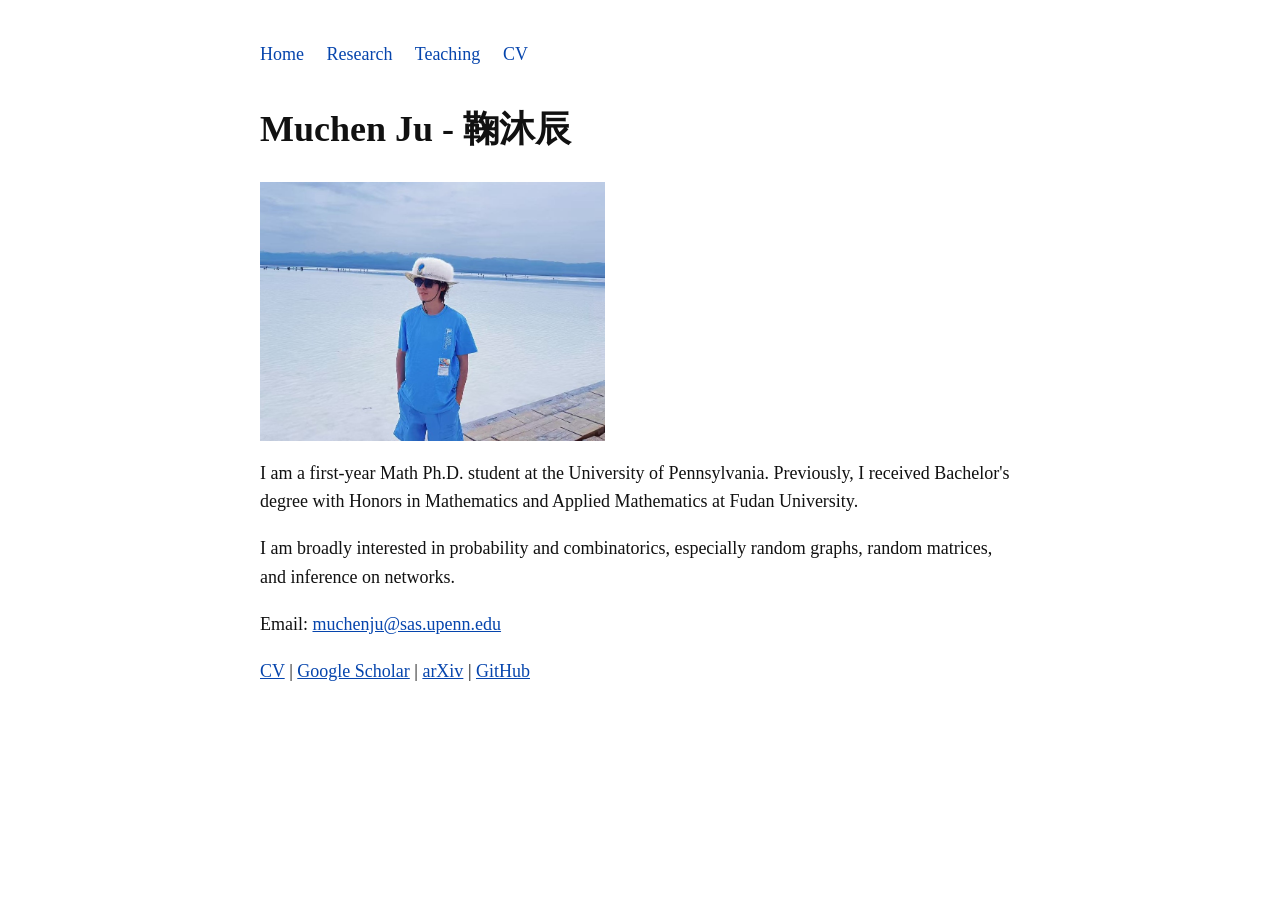
==== index.html @ 12521e2f "Add files via upload" ====
<!DOCTYPE html>
<html lang="en">
<head>
  <meta charset="UTF-8">
  <title>Muchen Ju (鞠沐辰)</title>
  <link rel="stylesheet" href="style.css">
  <style>
    .profile-photo {
  width: min(100%, 345px);
  height: auto;
  display: block;
  margin: 1rem 0;
}
  </style>
</head>

<body>
  <nav>
    <a href="index.html">Home</a>
    <a href="research.html">Research</a>
    <a href="teaching.html">Teaching</a>
    <a href="cv.html">CV</a>
  </nav>

  <main>
    <h1>Muchen Ju - 鞠沐辰</h1>

    <img src="images/me-2.jpg" alt="Photo of Your Name" class="profile-photo">

    <p>
      I am a first-year Math Ph.D. student at the University of Pennsylvania. Previously, I received Bachelor's degree with Honors in Mathematics and Applied Mathematics at Fudan University.
    </p>

    <p>
     I am broadly interested in probability and combinatorics, especially random graphs, random matrices, and inference on networks.
    </p>

    <p>
      Email: <a href="mailto:muchenju@sas.upenn.edu">muchenju@sas.upenn.edu</a>
    </p>

    <p>
      <a href="files/CV.pdf">CV</a> |
      <a href="#">Google Scholar</a> |
      <a href="https://arxiv.org/search/math?searchtype=author&query=Ju,+M">arXiv</a> |
      <a href="#">GitHub</a>
    </p>
  </main>
</body>
</html>
---- style.css ----
body {
  max-width: 760px;
  margin: 40px auto;
  padding: 0 20px;
  font-family: Georgia, "Times New Roman", serif;
  font-size: 18px;
  line-height: 1.6;
  color: #111;
  background: #fff;
}

nav {
  margin-bottom: 32px;
}

nav a {
  margin-right: 18px;
  text-decoration: none;
  color: #0645ad;
}

nav a:hover {
  text-decoration: underline;
}

h1 {
  font-size: 36px;
  margin-bottom: 24px;
}

a {
  color: #0645ad;
}

.profile-photo {
  width: 220px;
  max-width: 100%;
  height: auto;
  display: block;
  margin: 0 0 24px 0;
}
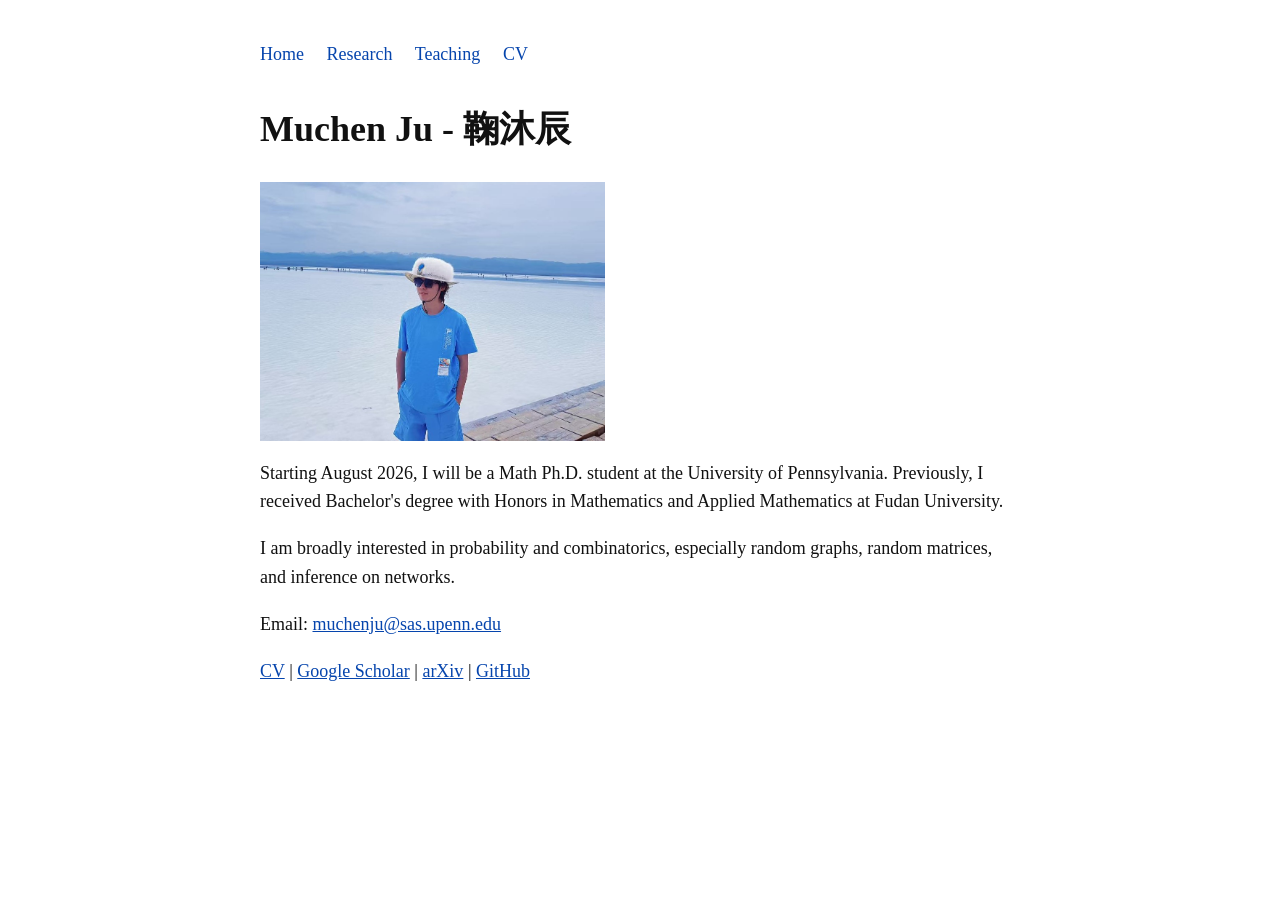
==== commit cf15791e: "Add files via upload" ====
--- a/index.html
+++ b/index.html
@@ -28,7 +28,7 @@
     <img src="images/me-2.jpg" alt="Photo of Your Name" class="profile-photo">
 
     <p>
-      I am a first-year Math Ph.D. student at the University of Pennsylvania. Previously, I received Bachelor's degree with Honors in Mathematics and Applied Mathematics at Fudan University.
+      Starting August 2026, I will be a Math Ph.D. student at the University of Pennsylvania. Previously, I received Bachelor's degree with Honors in Mathematics and Applied Mathematics at Fudan University.
     </p>
 
     <p>
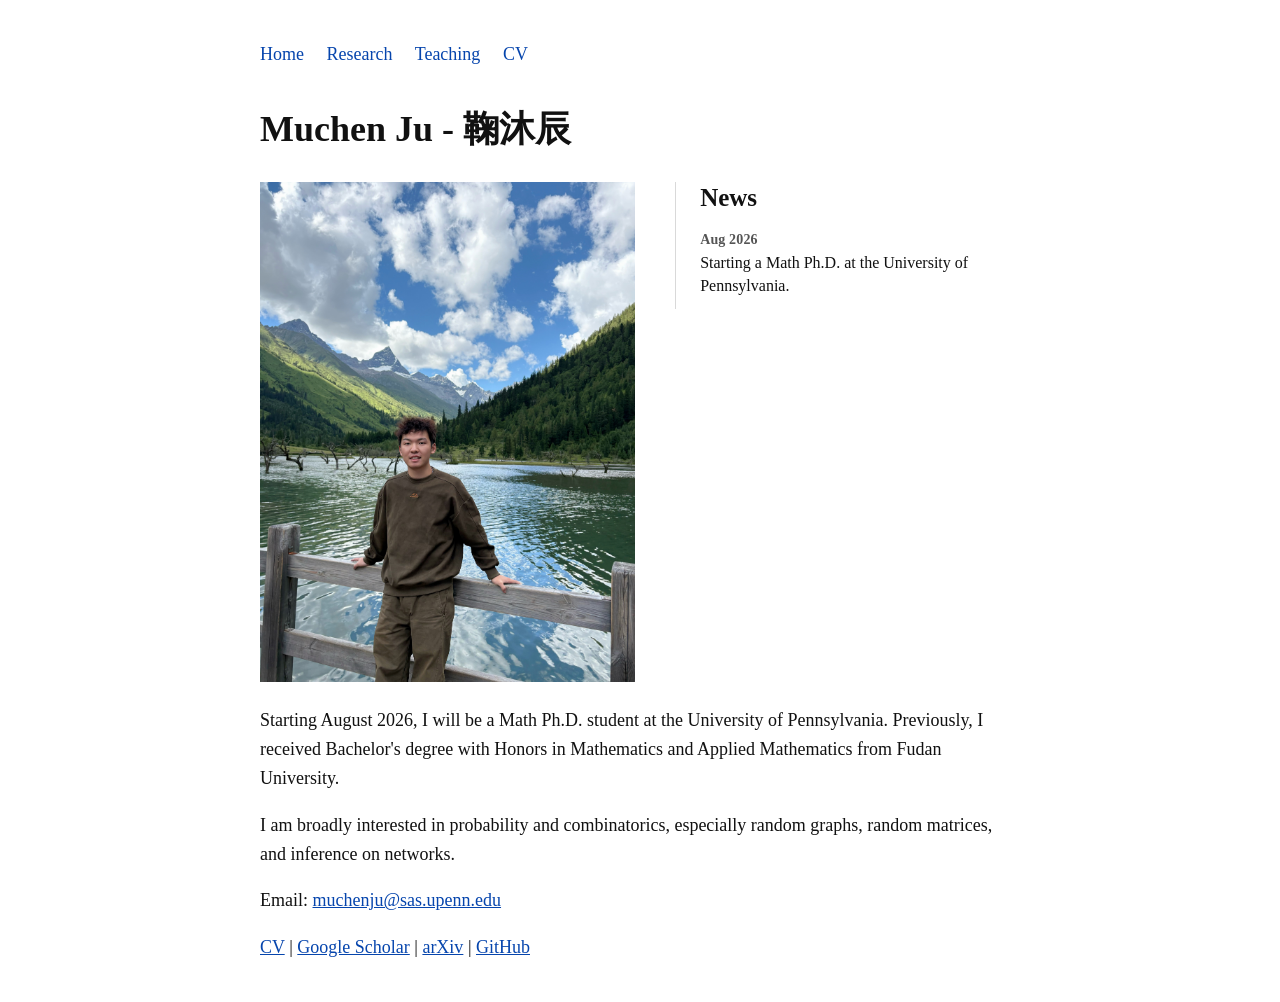
==== commit a9e99a2f: "Add files via upload" ====
--- a/index.html
+++ b/index.html
@@ -1,50 +1,52 @@
-<!DOCTYPE html>
-<html lang="en">
-<head>
-  <meta charset="UTF-8">
-  <title>Muchen Ju (鞠沐辰)</title>
-  <link rel="stylesheet" href="style.css">
-  <style>
-    .profile-photo {
-  width: min(100%, 345px);
-  height: auto;
-  display: block;
-  margin: 1rem 0;
-}
-  </style>
-</head>
-
-<body>
-  <nav>
-    <a href="index.html">Home</a>
-    <a href="research.html">Research</a>
-    <a href="teaching.html">Teaching</a>
-    <a href="cv.html">CV</a>
-  </nav>
-
-  <main>
-    <h1>Muchen Ju - 鞠沐辰</h1>
-
-    <img src="images/me-2.jpg" alt="Photo of Your Name" class="profile-photo">
-
-    <p>
-      Starting August 2026, I will be a Math Ph.D. student at the University of Pennsylvania. Previously, I received Bachelor's degree with Honors in Mathematics and Applied Mathematics at Fudan University.
-    </p>
-
-    <p>
-     I am broadly interested in probability and combinatorics, especially random graphs, random matrices, and inference on networks.
-    </p>
-
-    <p>
-      Email: <a href="mailto:muchenju@sas.upenn.edu">muchenju@sas.upenn.edu</a>
-    </p>
-
-    <p>
-      <a href="files/CV.pdf">CV</a> |
-      <a href="#">Google Scholar</a> |
-      <a href="https://arxiv.org/search/math?searchtype=author&query=Ju,+M">arXiv</a> |
-      <a href="#">GitHub</a>
-    </p>
-  </main>
-</body>
-</html>+<!DOCTYPE html>
+<html lang="en">
+<head>
+  <meta charset="UTF-8">
+  <meta name="viewport" content="width=device-width, initial-scale=1">
+  <title>Muchen Ju (鞠沐辰)</title>
+  <link rel="stylesheet" href="style.css">
+</head>
+
+<body>
+  <nav>
+    <a href="index.html">Home</a>
+    <a href="research.html">Research</a>
+    <a href="teaching.html">Teaching</a>
+    <a href="cv.html">CV</a>
+  </nav>
+
+  <main>
+    <h1>Muchen Ju - 鞠沐辰</h1>
+
+    <div class="home-intro-grid">
+      <img src="images/me-3.jpg" alt="Photo of Muchen Ju" class="profile-photo">
+
+      <aside class="news" aria-labelledby="news-heading">
+        <h2 id="news-heading">News</h2>
+        <ul class="news-list">
+          <li><span class="news-date">Aug 2026</span> Starting a Math Ph.D. at the University of Pennsylvania.</li>
+        </ul>
+      </aside>
+    </div>
+
+    <p>
+      Starting August 2026, I will be a Math Ph.D. student at the University of Pennsylvania. Previously, I received Bachelor's degree with Honors in Mathematics and Applied Mathematics from Fudan University.
+    </p>
+
+    <p>
+      I am broadly interested in probability and combinatorics, especially random graphs, random matrices, and inference on networks.
+    </p>
+
+    <p>
+      Email: <a href="mailto:muchenju@sas.upenn.edu">muchenju@sas.upenn.edu</a>
+    </p>
+
+    <p>
+      <a href="files/CV.pdf">CV</a> |
+      <a href="https://scholar.google.com/citations?hl=en&user=5OrL0oQAAAAJ">Google Scholar</a> |
+      <a href="https://arxiv.org/search/math?searchtype=author&query=Ju,+M">arXiv</a> |
+      <a href="#">GitHub</a>
+    </p>
+  </main>
+</body>
+</html>
--- a/style.css
+++ b/style.css
@@ -1,41 +1,171 @@
-body {
-  max-width: 760px;
-  margin: 40px auto;
-  padding: 0 20px;
-  font-family: Georgia, "Times New Roman", serif;
-  font-size: 18px;
-  line-height: 1.6;
-  color: #111;
-  background: #fff;
-}
-
-nav {
-  margin-bottom: 32px;
-}
-
-nav a {
-  margin-right: 18px;
-  text-decoration: none;
-  color: #0645ad;
-}
-
-nav a:hover {
-  text-decoration: underline;
-}
-
-h1 {
-  font-size: 36px;
-  margin-bottom: 24px;
-}
-
-a {
-  color: #0645ad;
-}
-
-.profile-photo {
-  width: 220px;
-  max-width: 100%;
-  height: auto;
-  display: block;
-  margin: 0 0 24px 0;
-}+body {
+  max-width: 760px;
+  margin: 40px auto;
+  padding: 0 20px;
+  font-family: Georgia, "Times New Roman", serif;
+  font-size: 18px;
+  line-height: 1.6;
+  color: #111;
+  background: #fff;
+}
+
+nav {
+  margin-bottom: 32px;
+}
+
+nav a {
+  margin-right: 18px;
+  text-decoration: none;
+  color: #0645ad;
+}
+
+nav a:hover {
+  text-decoration: underline;
+}
+
+h1 {
+  font-size: 36px;
+  margin-bottom: 24px;
+}
+
+h2 {
+  margin-top: 32px;
+}
+
+a {
+  color: #0645ad;
+}
+
+.home-intro-grid {
+  display: grid;
+  grid-template-columns: minmax(0, 1.05fr) minmax(250px, 0.95fr);
+  gap: 34px;
+  align-items: start;
+  margin-bottom: 24px;
+}
+
+.profile-photo {
+  width: 100%;
+  max-width: 375px;
+  height: auto;
+  display: block;
+  margin: 0;
+}
+
+.news {
+  border-left: 1px solid #d9d9d9;
+  padding-left: 24px;
+}
+
+.news h2 {
+  font-size: 25px;
+  margin: -4px 0 12px;
+}
+
+.news-list {
+  list-style: none;
+  margin: 0;
+  padding: 0;
+  font-size: 16px;
+  line-height: 1.45;
+}
+
+.news-list li {
+  margin-bottom: 12px;
+}
+
+.news-date {
+  display: block;
+  font-weight: 700;
+  color: #555;
+  font-size: 14px;
+  letter-spacing: 0.01em;
+}
+
+.publication-list > li {
+  margin-bottom: 22px;
+  padding-left: 4px;
+}
+
+.publication-entry {
+  line-height: 1.55;
+}
+
+.abstract-toggle {
+  margin-left: 6px;
+  padding: 2px 9px 3px;
+  border: 1px solid #9a9a9a;
+  border-radius: 3px;
+  background: #fff;
+  color: #0645ad;
+  font: inherit;
+  font-size: 15px;
+  line-height: 1.35;
+  cursor: pointer;
+  vertical-align: baseline;
+}
+
+.abstract-toggle:hover,
+.abstract-toggle:focus-visible {
+  background: #f5f7fb;
+  border-color: #0645ad;
+}
+
+.abstract-toggle:focus-visible {
+  outline: 2px solid #7aa7e8;
+  outline-offset: 2px;
+}
+
+.abstract-panel {
+  margin: 12px 0 4px;
+  padding: 12px 16px;
+  border-left: 3px solid #c7d5ea;
+  background: #f8f9fb;
+  font-size: 16px;
+  line-height: 1.55;
+}
+
+.abstract-panel p {
+  margin: 0 0 10px;
+}
+
+.abstract-panel p:last-child {
+  margin-bottom: 0;
+}
+
+.abstract-source {
+  font-style: italic;
+  color: #555;
+}
+
+.display-math {
+  overflow-x: auto;
+  overflow-y: hidden;
+  margin: 6px 0 10px;
+}
+
+@media (max-width: 650px) {
+  body {
+    margin-top: 28px;
+    font-size: 17px;
+  }
+
+  h1 {
+    font-size: 32px;
+  }
+
+  .home-intro-grid {
+    grid-template-columns: 1fr;
+    gap: 24px;
+  }
+
+  .profile-photo {
+    max-width: 375px;
+  }
+
+  .news {
+    border-left: 0;
+    border-top: 1px solid #d9d9d9;
+    padding: 18px 0 0;
+  }
+}
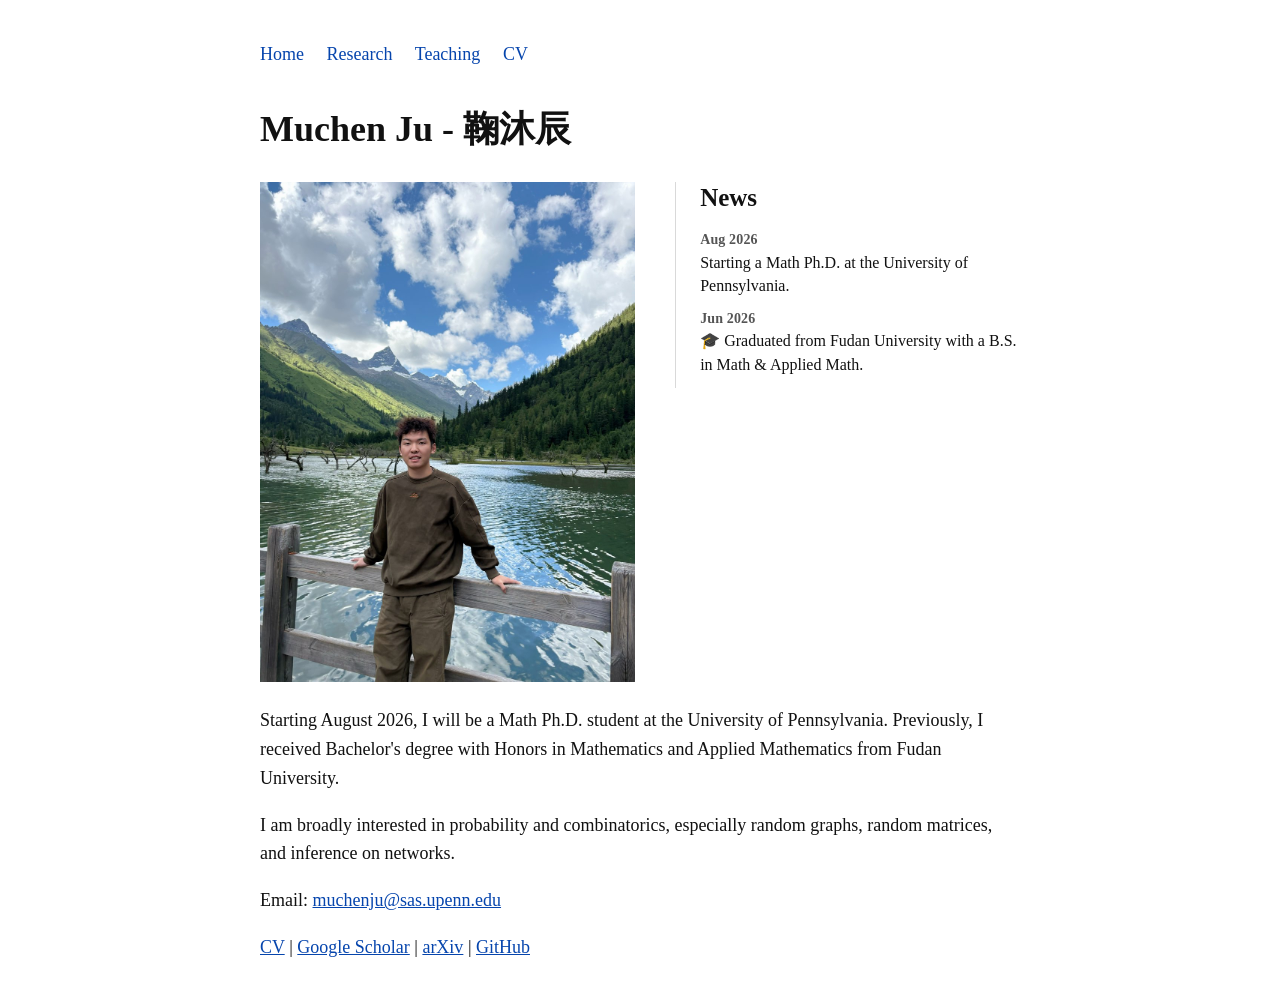
==== commit 79c1518d: "Add files via upload" ====
--- a/index.html
+++ b/index.html
@@ -25,6 +25,7 @@
         <h2 id="news-heading">News</h2>
         <ul class="news-list">
           <li><span class="news-date">Aug 2026</span> Starting a Math Ph.D. at the University of Pennsylvania.</li>
+          <li><span class="news-date">Jun 2026</span> 🎓 Graduated from Fudan University with a B.S. in Math & Applied Math.</li>
         </ul>
       </aside>
     </div>
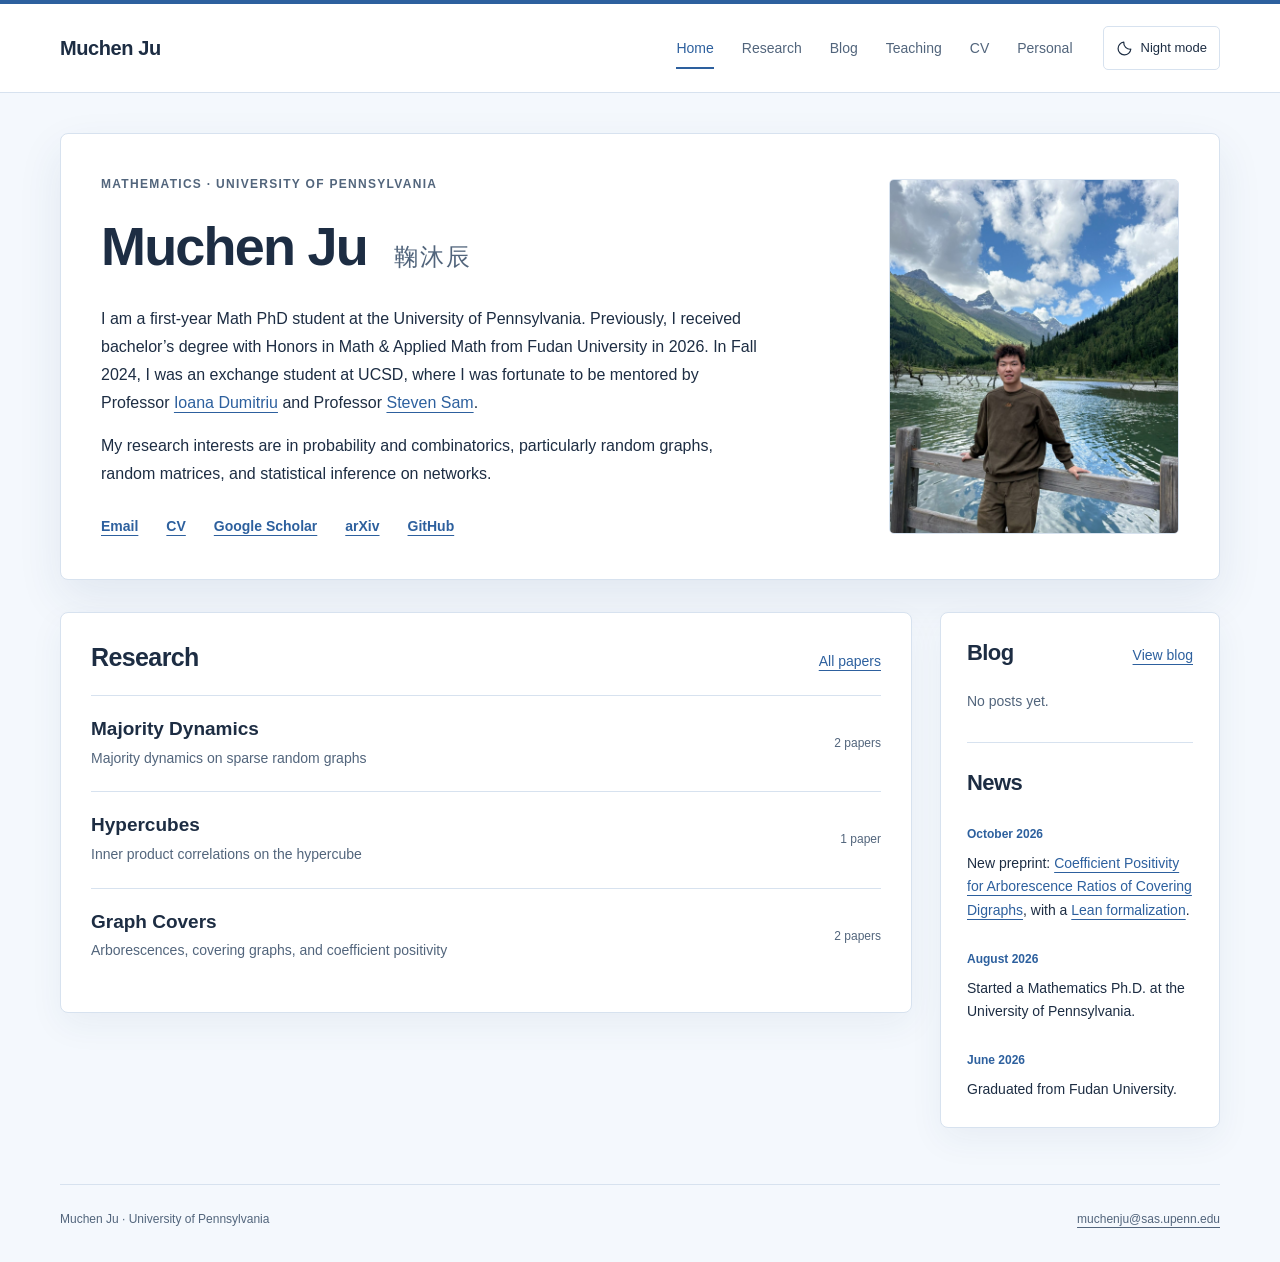
==== commit 7945d26e: "Update academic website design and research details" ====
--- a/index.html
+++ b/index.html
@@ -1,53 +1,2 @@
-<!DOCTYPE html>
-<html lang="en">
-<head>
-  <meta charset="UTF-8">
-  <meta name="viewport" content="width=device-width, initial-scale=1">
-  <title>Muchen Ju (鞠沐辰)</title>
-  <link rel="stylesheet" href="style.css">
-</head>
-
-<body>
-  <nav>
-    <a href="index.html">Home</a>
-    <a href="research.html">Research</a>
-    <a href="teaching.html">Teaching</a>
-    <a href="cv.html">CV</a>
-  </nav>
-
-  <main>
-    <h1>Muchen Ju - 鞠沐辰</h1>
-
-    <div class="home-intro-grid">
-      <img src="images/me-3.jpg" alt="Photo of Muchen Ju" class="profile-photo">
-
-      <aside class="news" aria-labelledby="news-heading">
-        <h2 id="news-heading">News</h2>
-        <ul class="news-list">
-          <li><span class="news-date">Aug 2026</span> Starting a Math Ph.D. at the University of Pennsylvania.</li>
-          <li><span class="news-date">Jun 2026</span> 🎓 Graduated from Fudan University with a B.S. in Math & Applied Math.</li>
-        </ul>
-      </aside>
-    </div>
-
-    <p>
-      Starting August 2026, I will be a Math Ph.D. student at the University of Pennsylvania. Previously, I received Bachelor's degree with Honors in Mathematics and Applied Mathematics from Fudan University.
-    </p>
-
-    <p>
-      I am broadly interested in probability and combinatorics, especially random graphs, random matrices, and inference on networks.
-    </p>
-
-    <p>
-      Email: <a href="mailto:muchenju@sas.upenn.edu">muchenju@sas.upenn.edu</a>
-    </p>
-
-    <p>
-      <a href="files/CV.pdf">CV</a> |
-      <a href="https://scholar.google.com/citations?hl=en&user=5OrL0oQAAAAJ">Google Scholar</a> |
-      <a href="https://arxiv.org/search/math?searchtype=author&query=Ju,+M">arXiv</a> |
-      <a href="#">GitHub</a>
-    </p>
-  </main>
-</body>
-</html>
+<!doctype html>
+<html lang="en"><head><meta charset="utf-8"><meta name="viewport" content="width=device-width, initial-scale=1"><meta name="description" content="Muchen Ju, first-year Math PhD student at the University of Pennsylvania. Research in probability and combinatorics."><meta name="theme-color" content="#f4f8fd"><title>Home — Muchen Ju</title><script src="theme.js"></script><link rel="stylesheet" href="style.css"></head><body><a class="skip" href="#main">Skip to content</a><header class="site-header"><div class="header-inner"><a class="site-name" href="index.html">Muchen Ju</a><nav aria-label="Main navigation"><a href="index.html" aria-current="page">Home</a><a href="research.html">Research</a><a href="blog.html">Blog</a><a href="teaching.html">Teaching</a><a href="cv.html">CV</a><a href="misc.html">Personal</a></nav><button class="theme-toggle" type="button" aria-label="Switch to night mode" hidden><svg class="theme-moon" viewBox="0 0 24 24" aria-hidden="true"><path d="M20.9 13A9 9 0 0 1 11 3.1 9 9 0 1 0 20.9 13Z"/></svg><svg class="theme-sun" viewBox="0 0 24 24" aria-hidden="true"><circle cx="12" cy="12" r="4"/><path d="M12 2v2m0 16v2M2 12h2m16 0h2M4.9 4.9l1.4 1.4m11.4 11.4 1.4 1.4m0-14.2-1.4 1.4M6.3 17.7l-1.4 1.4"/></svg><span class="theme-label">Night mode</span></button></div></header><main id="main" class="container"><section class="intro"><div class="intro-text"><p class="affiliation">MATHEMATICS · UNIVERSITY OF PENNSYLVANIA</p><h1>Muchen Ju <span lang="zh">鞠沐辰</span></h1><p>I am a first-year Math PhD student at the University of Pennsylvania. Previously, I received bachelor’s degree with Honors in Math &amp; Applied Math from Fudan University in 2026. In Fall 2024, I was an exchange student at UCSD, where I was fortunate to be mentored by Professor <a href="https://mathematicalsciences.ucsd.edu/people/profiles/ioana-dumitriu">Ioana Dumitriu</a> and Professor <a href="https://mathweb.ucsd.edu/~ssam/">Steven Sam</a>.</p><p>My research interests are in probability and combinatorics, particularly random graphs, random matrices, and statistical inference on networks.</p><div class="profile-links"><a href="mailto:muchenju@sas.upenn.edu">Email</a><a href="files/CV.pdf">CV</a><a href="https://scholar.google.com/citations?hl=en&amp;user=5OrL0oQAAAAJ">Google Scholar</a><a href="https://arxiv.org/search/math?searchtype=author&amp;query=Ju,+M">arXiv</a><a href="https://github.com/muchenju-math">GitHub</a></div></div><img class="portrait" src="images/portrait.jpg" alt="Muchen Ju by a mountain lake" width="300" height="375"></section><div class="home-grid"><div><section class="research-overview"><div class="section-heading"><h2>Research</h2><a href="research.html">All papers</a></div><a class="topic" href="research.html#random-networks"><h3>Majority Dynamics</h3><p>Majority dynamics on sparse random graphs</p><span>2 papers</span></a><a class="topic" href="research.html#hypercube"><h3>Hypercubes</h3><p>Inner product correlations on the hypercube</p><span>1 paper</span></a><a class="topic" href="research.html#algebraic"><h3>Graph Covers</h3><p>Arborescences, covering graphs, and coefficient positivity</p><span>2 papers</span></a></section></div><aside class="right-column"><section><div class="section-heading"><h2>Blog</h2><a href="blog.html">View blog</a></div><p class="muted">No posts yet.</p></section><section class="news"><h2>News</h2><div class="news-item"><time datetime="2026-10">October 2026</time><p>New preprint: <a href="https://arxiv.org/abs/2610.31980">Coefficient Positivity for Arborescence Ratios of Covering Digraphs</a>, with a <a href="https://github.com/muchenju-math/positivity-lean">Lean formalization</a>.</p></div><div class="news-item"><time datetime="2026-08">August 2026</time><p>Started a Mathematics Ph.D. at the University of Pennsylvania.</p></div><div class="news-item"><time datetime="2026-06">June 2026</time><p>Graduated from Fudan University.</p></div></section></aside></div></main><footer class="container"><span>Muchen Ju · University of Pennsylvania</span><a href="mailto:muchenju@sas.upenn.edu">muchenju@sas.upenn.edu</a></footer></body></html>
--- a/style.css
+++ b/style.css
@@ -1,171 +1,90 @@
-body {
-  max-width: 760px;
-  margin: 40px auto;
-  padding: 0 20px;
-  font-family: Georgia, "Times New Roman", serif;
-  font-size: 18px;
-  line-height: 1.6;
-  color: #111;
-  background: #fff;
+:root{
+  color-scheme:light;
+  --ink:#1d2d43;--secondary:#52657c;--accent:#2d609e;--link-hover:#1b4679;
+  --border:#d7e2ef;--soft:#eaf1fa;--page:#f4f8fd;--surface:#fff;--surface-hover:#e8f0fb;
+  --button-ink:#fff;--button-hover:#214c80;--focus:#a56b25;
+  --shadow:0 12px 34px rgba(34,66,108,.06);--intro-shadow:0 18px 46px rgba(34,66,108,.09);
+  --arxiv-ink:#8b2530;--arxiv-bg:#f5ddd9;--arxiv-border:#c99090;--arxiv-hover:#eec9c3;
+  --fpsac-ink:#215b75;--fpsac-bg:#dbeaf0;--fpsac-border:#85adbe;--fpsac-hover:#cadfe9;
+  --lean-ink:#2d6144;--lean-bg:#e1ecdc;--lean-border:#93ad86;--lean-hover:#cedec6;
 }
+:root[data-theme="dark"]{
+  color-scheme:dark;
+  --ink:#e6edf6;--secondary:#adbbce;--accent:#9ebfee;--link-hover:#c6dcff;
+  --border:#344357;--soft:#263345;--page:#19212b;--surface:#212d3b;--surface-hover:#2e3d50;
+  --button-ink:#19212b;--button-hover:#c6dcff;--focus:#e1bd7e;
+  --shadow:0 12px 34px rgba(0,0,0,.12);--intro-shadow:0 18px 46px rgba(0,0,0,.2);
+  --arxiv-ink:#e7a0a1;--arxiv-bg:#3b2a30;--arxiv-border:#795158;--arxiv-hover:#4a333b;
+  --fpsac-ink:#a9cce0;--fpsac-bg:#263741;--fpsac-border:#527183;--fpsac-hover:#30434f;
+  --lean-ink:#b3cda7;--lean-bg:#2b3832;--lean-border:#5b7665;--lean-hover:#35483d;
+}
+*{box-sizing:border-box}html{scroll-behavior:smooth;scroll-padding-top:28px}body{margin:0;color:var(--ink);background:var(--page);font:16px/1.75 Inter,-apple-system,BlinkMacSystemFont,"Segoe UI",Arial,sans-serif;-webkit-font-smoothing:antialiased}a{color:var(--accent);text-decoration-thickness:1px;text-underline-offset:4px}a:hover{text-decoration:underline;color:var(--link-hover)}h1,h2,h3,p{margin:0}h1,h2,h3{line-height:1.3}h1{font-size:48px;letter-spacing:-1.8px;font-weight:650}h2{font-size:25px;font-weight:620;letter-spacing:-.6px}h3{font-size:19px;font-weight:600}p+p{margin-top:15px}button,a,summary{-webkit-tap-highlight-color:transparent}:focus-visible{outline:3px solid var(--focus);outline-offset:5px}.container,.header-inner{width:min(1160px,calc(100% - 80px));margin:auto}.site-header{border-top:4px solid var(--accent);border-bottom:1px solid var(--border)}.header-inner{display:flex;align-items:center;justify-content:space-between;gap:30px;min-height:88px}.site-name{font-size:20px;font-weight:650;letter-spacing:-.4px;text-decoration:none;color:var(--ink);white-space:nowrap}.site-header nav{display:flex;flex-wrap:wrap;gap:28px;align-items:center}.site-header nav a{font-size:14px;color:var(--secondary);text-decoration:none;padding:14px 0;position:relative}.site-header nav a:hover,.site-header nav a[aria-current]{color:var(--accent)}.site-header nav a[aria-current]:after{content:'';position:absolute;bottom:5px;left:0;right:0;height:2px;background:var(--accent)}.intro{display:grid;grid-template-columns:minmax(0,1fr) 290px;gap:90px;align-items:center;padding:60px 0}.affiliation,.label{font-size:12px;letter-spacing:1.3px;font-weight:600;color:var(--secondary)}.intro h1{margin:16px 0 24px;font-size:54px}.intro h1 span{font-size:24px;letter-spacing:2px;font-weight:400;margin-left:14px;white-space:nowrap;color:var(--secondary)}.intro-text>p:not(.affiliation){max-width:665px}.portrait{width:290px;height:355px;object-fit:cover;border-radius:5px}.profile-links{display:flex;flex-wrap:wrap;gap:14px 28px;margin-top:26px}.profile-links a{font-size:14px;font-weight:550}.home-grid{border-top:1px solid var(--border);display:grid;grid-template-columns:minmax(0,1fr) 280px;gap:70px;padding:35px 0 70px}.section-heading{display:flex;justify-content:space-between;align-items:baseline;gap:20px;margin-bottom:22px}.section-heading a{font-size:14px}.topic{display:grid;grid-template-columns:1fr auto;gap:4px 20px;text-decoration:none;color:var(--ink);padding:21px 0;border-top:1px solid var(--border)}.topic p{grid-column:1;font-size:14px;color:var(--secondary)}.topic span{grid-column:2;grid-row:1/3;align-self:center;font-size:12px;color:var(--secondary)}.topic:hover{text-decoration:none}.topic:hover h3{color:var(--accent)}.recent-paper{margin-top:26px;border-radius:5px;background:var(--soft);border-left:3px solid var(--accent);padding:26px 28px}.recent-paper h3{font-size:21px;margin:12px 0 10px;line-height:1.45}.recent-paper h3 a{color:var(--ink);text-decoration:none}.recent-paper>p:not(.label){font-size:14px;color:var(--secondary)}.paper-links{display:flex;gap:12px;flex-wrap:wrap;margin-top:16px}.paper-links a{font-size:13px;font-weight:550;color:var(--paper-ink,var(--accent));line-height:1.5;padding:5px 11px;border:1px solid var(--paper-border,var(--border));border-radius:4px;text-decoration:none;background:var(--paper-bg,var(--surface))}.paper-links a:hover{color:var(--paper-ink,var(--link-hover));background:var(--paper-hover,var(--surface-hover));border-color:var(--paper-ink,var(--accent))}.right-column{border-left:1px solid var(--border);padding-left:30px}.right-column h2{font-size:22px}.muted{color:var(--secondary)}.right-column>section>p{font-size:14px}.news{margin-top:48px}.news-item{margin-top:22px}.news-item time{font-size:12px;color:var(--accent);font-weight:550}.news-item p{font-size:14px;line-height:1.65;margin-top:5px}.page-title{padding:55px 0 38px;max-width:800px}.page-title .label{margin-bottom:12px}.page-title p:not(.label){margin-top:20px;color:var(--secondary)}.research-layout{display:grid;grid-template-columns:220px minmax(0,1fr);gap:60px;border-top:1px solid var(--border);padding-top:35px;padding-bottom:70px}.topic-index{align-self:start;position:sticky;top:25px;display:flex;flex-direction:column;gap:15px}.topic-index>a{color:var(--secondary);text-decoration:none;font-size:14px;line-height:1.6}.topic-index>a:hover{color:var(--accent)}.topic-index>p{font-size:12px;line-height:1.7;color:var(--secondary);padding-top:15px;border-top:1px solid var(--border);margin-top:10px}.paper-group{margin-bottom:50px;scroll-margin-top:28px}.group-heading{display:flex;align-items:center;justify-content:space-between;gap:20px;border-bottom:2px solid var(--ink);padding:0 0 18px}.group-heading h2{font-size:24px}.group-heading span{font-size:12px;white-space:nowrap;color:var(--secondary)}.paper{padding:26px 0;border-bottom:1px solid var(--border);scroll-margin-top:30px}.paper h3{font-size:21px;line-height:1.5;letter-spacing:-.25px}.authors{font-size:14px;color:var(--secondary);margin-top:9px}.paper details{margin-top:16px}.paper summary{font-size:14px;color:var(--accent);cursor:pointer;width:fit-content;list-style-position:inside}.abstract{background:var(--soft);border-radius:4px;padding:23px 25px;margin-top:14px;font-size:15px;line-height:1.8}.abstract p{margin:0 0 13px}.abstract p:last-child{margin:0}.display-math{overflow-x:auto}.talks h2{margin-bottom:16px}.empty-state{padding:28px 0 100px;border-top:1px solid var(--border);color:var(--secondary);min-height:300px}.cv-links{border-top:1px solid var(--border);padding:35px 0 140px;display:flex;gap:28px;align-items:center}.button{background:var(--accent);color:var(--button-ink);text-decoration:none;padding:10px 24px;border-radius:4px}.button:hover{background:var(--button-hover);color:var(--button-ink)}footer.container{display:flex;justify-content:space-between;gap:20px;border-top:1px solid var(--border);padding:24px 0 32px;font-size:12px;color:var(--secondary)}footer a{color:var(--secondary)}.skip{position:fixed;left:10px;top:-100px;background:var(--surface);z-index:10;padding:10px}.skip:focus{top:10px}@media(max-width:1000px){.intro{gap:40px;grid-template-columns:1fr 250px}.portrait{width:250px;height:330px}.intro h1{font-size:44px}.intro h1 span{display:block;margin:12px 0}.home-grid{gap:35px;grid-template-columns:1fr 245px}.research-layout{gap:35px;grid-template-columns:180px 1fr}.site-header nav{gap:18px}}@media(max-width:760px){.container,.header-inner{width:calc(100% - 40px)}.header-inner{display:block;padding:20px 0 12px}.site-header nav{gap:22px;margin-top:8px}.site-header nav a{padding:8px 0}.site-header nav a[aria-current]:after{bottom:0}.intro{grid-template-columns:1fr 190px;gap:30px;padding:36px 0}.portrait{width:190px;height:265px}.intro h1{font-size:38px;letter-spacing:-1px}.intro h1 span{font-size:21px}.affiliation{font-size:11px}.home-grid{grid-template-columns:1fr;gap:35px}.right-column{border-left:0;border-top:1px solid var(--border);padding:28px 0 0;display:grid;grid-template-columns:1fr 1fr;gap:35px}.news{margin-top:0}.research-layout{grid-template-columns:1fr;gap:25px}.topic-index{position:static;flex-direction:row;flex-wrap:wrap;gap:12px 22px}.topic-index>.label,.topic-index>p{width:100%}.topic-index>p{padding-top:10px}.page-title{padding:35px 0 28px}.group-heading h2{font-size:22px}h1{font-size:40px}}@media(max-width:520px){.intro{grid-template-columns:1fr}.intro-text{grid-row:1}.portrait{width:100%;height:300px;object-position:center 60%;max-width:100%}.intro h1{font-size:42px}.intro h1 span{display:inline;font-size:21px;margin-left:10px}.site-header nav{gap:10px 20px}.site-header nav a{font-size:13px}.right-column{grid-template-columns:1fr}.news{margin-top:15px}.topic{grid-template-columns:1fr}.topic span{grid-column:1;grid-row:auto;margin-top:4px}.topic h3{font-size:18px}.recent-paper{padding:22px}.group-heading{align-items:baseline;gap:12px}.group-heading h2{font-size:21px}.paper h3{font-size:20px}.abstract{padding:18px}.affiliation{letter-spacing:.9px}footer.container{flex-direction:column;gap:4px}.profile-links{gap:12px 24px}}@media(prefers-reduced-motion:reduce){html{scroll-behavior:auto}}@media print{.site-header,.topic-index,.right-column,footer{display:none}.container{width:100%}.research-layout{display:block}.abstract{background:white}details::details-content{content-visibility:visible}a{color:inherit}.paper{break-inside:avoid}}
 
-nav {
-  margin-bottom: 32px;
+
+.author-order{display:inline-block;white-space:nowrap;font-family:inherit;font-style:normal;font-weight:500;line-height:inherit}
+
+/* Resource types retain distinct colors in both themes. */
+.paper-links .link-arxiv{--paper-ink:var(--arxiv-ink);--paper-bg:var(--arxiv-bg);--paper-border:var(--arxiv-border);--paper-hover:var(--arxiv-hover)}
+.paper-links .link-fpsac{--paper-ink:var(--fpsac-ink);--paper-bg:var(--fpsac-bg);--paper-border:var(--fpsac-border);--paper-hover:var(--fpsac-hover)}
+.paper-links .link-lean{--paper-ink:var(--lean-ink);--paper-bg:var(--lean-bg);--paper-border:var(--lean-border);--paper-hover:var(--lean-hover)}
+
+/* Shared theme control and responsive header. */
+.site-header nav{margin-left:auto}
+.theme-toggle{display:inline-flex;align-items:center;justify-content:center;gap:8px;flex-shrink:0;min-height:44px;padding:8px 12px;border:1px solid var(--border);border-radius:5px;background:var(--surface);color:var(--ink);font:500 13px/1.4 Inter,-apple-system,BlinkMacSystemFont,"Segoe UI",Arial,sans-serif;cursor:pointer;white-space:nowrap}
+.theme-toggle[hidden]{display:none}
+.theme-toggle:hover{background:var(--surface-hover);border-color:var(--accent)}
+.theme-toggle svg{width:17px;height:17px;fill:none;stroke:currentColor;stroke-width:1.7;stroke-linecap:round;stroke-linejoin:round}
+.theme-toggle .theme-sun{display:none}
+:root[data-theme="dark"] .theme-toggle .theme-sun{display:block}
+:root[data-theme="dark"] .theme-toggle .theme-moon{display:none}
+@media(max-width:1000px){.header-inner{gap:20px}.site-header nav{gap:16px}}
+@media(max-width:760px){.header-inner{display:flex;flex-wrap:wrap;gap:10px 20px;padding:16px 0 12px}.site-name{margin-right:auto}.site-header nav{order:3;flex-basis:100%;margin:0;gap:10px 22px}.theme-toggle{margin-left:auto}}
+@media(max-width:520px){.site-header nav{gap:10px 20px}}
+/* White sheets and blue inset panels create a little depth above the page. */
+.site-header{background:var(--surface)}
+.intro{margin:40px 0 32px;padding:40px;gap:60px;background:var(--surface);border:1px solid var(--border);border-radius:8px;box-shadow:var(--intro-shadow)}
+.portrait{border:1px solid var(--border)}
+.home-grid{border-top:0;gap:28px;padding:0 0 56px}
+.research-overview{padding:28px 30px;background:var(--surface);border:1px solid var(--border);border-radius:8px;box-shadow:var(--shadow)}
+.recent-paper{margin-top:24px;border:1px solid var(--border);border-left:3px solid var(--accent);border-radius:8px;box-shadow:var(--shadow)}
+.right-column{align-self:start;padding:26px;background:var(--surface);border:1px solid var(--border);border-radius:8px;box-shadow:var(--shadow)}
+.news{margin-top:28px;padding-top:26px;border-top:1px solid var(--border)}
+.page-content{margin:40px auto 56px;padding:38px 40px;background:var(--surface);border:1px solid var(--border);border-radius:8px;box-shadow:var(--shadow);min-height:300px}
+.page-content .page-title{padding:0 0 32px}
+.page-content .research-layout{grid-template-columns:200px minmax(0,1fr);gap:36px;padding-bottom:0}
+.topic-index{padding:20px;background:var(--soft);border:1px solid var(--border);border-radius:6px}
+.page-content .empty-state{min-height:240px;padding-bottom:40px}
+.page-content .cv-links{padding-bottom:48px}
+@media(max-width:1000px){
+  .intro{padding:32px;gap:36px;grid-template-columns:minmax(0,1fr) 240px}
+  .portrait{width:240px;height:320px}
+  .page-content{padding:32px}
+  .page-content .research-layout{grid-template-columns:170px minmax(0,1fr);gap:28px}
 }
-
-nav a {
-  margin-right: 18px;
-  text-decoration: none;
-  color: #0645ad;
+@media(max-width:760px){
+  .intro{margin:28px 0 24px;padding:28px;gap:28px;grid-template-columns:minmax(0,1fr) 190px}
+  .portrait{width:190px;height:265px}
+  .home-grid{gap:24px;padding-bottom:36px}
+  .research-overview{padding:24px}
+  .right-column{padding:24px;gap:28px}
+  .news{margin-top:0;padding:0 0 0 24px;border-top:0;border-left:1px solid var(--border)}
+  .page-content{margin:28px auto 36px;padding:26px}
+  .page-content .research-layout{grid-template-columns:minmax(0,1fr);gap:24px}
+  .topic-index{padding:18px}
 }
-
-nav a:hover {
-  text-decoration: underline;
+@media(max-width:520px){
+  .intro{padding:24px;grid-template-columns:minmax(0,1fr)}
+  .intro h1{font-size:38px}
+  .intro h1 span{display:block;font-size:20px;margin:10px 0 0}
+  .portrait{width:100%;height:300px}
+  .research-overview,.right-column{padding:22px}
+  .news{margin-top:0;padding:24px 0 0;border-left:0;border-top:1px solid var(--border)}
+  .page-content{padding:22px}
+  .page-content h1{font-size:36px}
 }
-
-h1 {
-  font-size: 36px;
-  margin-bottom: 24px;
+@media print{
+  :root,:root[data-theme="dark"]{color-scheme:light;--ink:#1d2d43;--secondary:#52657c;--accent:#2d609e;--border:#d7e2ef;--soft:#fff;--page:#fff;--surface:#fff;--button-ink:#fff;--shadow:none;--intro-shadow:none}
+  .theme-toggle{display:none}
+  .intro,.research-overview,.recent-paper,.page-content{margin:0;padding:0;border:0;box-shadow:none}
+  .page-content .research-layout{display:block}
 }
-
-h2 {
-  margin-top: 32px;
-}
-
-a {
-  color: #0645ad;
-}
-
-.home-intro-grid {
-  display: grid;
-  grid-template-columns: minmax(0, 1.05fr) minmax(250px, 0.95fr);
-  gap: 34px;
-  align-items: start;
-  margin-bottom: 24px;
-}
-
-.profile-photo {
-  width: 100%;
-  max-width: 375px;
-  height: auto;
-  display: block;
-  margin: 0;
-}
-
-.news {
-  border-left: 1px solid #d9d9d9;
-  padding-left: 24px;
-}
-
-.news h2 {
-  font-size: 25px;
-  margin: -4px 0 12px;
-}
-
-.news-list {
-  list-style: none;
-  margin: 0;
-  padding: 0;
-  font-size: 16px;
-  line-height: 1.45;
-}
-
-.news-list li {
-  margin-bottom: 12px;
-}
-
-.news-date {
-  display: block;
-  font-weight: 700;
-  color: #555;
-  font-size: 14px;
-  letter-spacing: 0.01em;
-}
-
-.publication-list > li {
-  margin-bottom: 22px;
-  padding-left: 4px;
-}
-
-.publication-entry {
-  line-height: 1.55;
-}
-
-.abstract-toggle {
-  margin-left: 6px;
-  padding: 2px 9px 3px;
-  border: 1px solid #9a9a9a;
-  border-radius: 3px;
-  background: #fff;
-  color: #0645ad;
-  font: inherit;
-  font-size: 15px;
-  line-height: 1.35;
-  cursor: pointer;
-  vertical-align: baseline;
-}
-
-.abstract-toggle:hover,
-.abstract-toggle:focus-visible {
-  background: #f5f7fb;
-  border-color: #0645ad;
-}
-
-.abstract-toggle:focus-visible {
-  outline: 2px solid #7aa7e8;
-  outline-offset: 2px;
-}
-
-.abstract-panel {
-  margin: 12px 0 4px;
-  padding: 12px 16px;
-  border-left: 3px solid #c7d5ea;
-  background: #f8f9fb;
-  font-size: 16px;
-  line-height: 1.55;
-}
-
-.abstract-panel p {
-  margin: 0 0 10px;
-}
-
-.abstract-panel p:last-child {
-  margin-bottom: 0;
-}
-
-.abstract-source {
-  font-style: italic;
-  color: #555;
-}
-
-.display-math {
-  overflow-x: auto;
-  overflow-y: hidden;
-  margin: 6px 0 10px;
-}
-
-@media (max-width: 650px) {
-  body {
-    margin-top: 28px;
-    font-size: 17px;
-  }
-
-  h1 {
-    font-size: 32px;
-  }
-
-  .home-intro-grid {
-    grid-template-columns: 1fr;
-    gap: 24px;
-  }
-
-  .profile-photo {
-    max-width: 375px;
-  }
-
-  .news {
-    border-left: 0;
-    border-top: 1px solid #d9d9d9;
-    padding: 18px 0 0;
-  }
-}
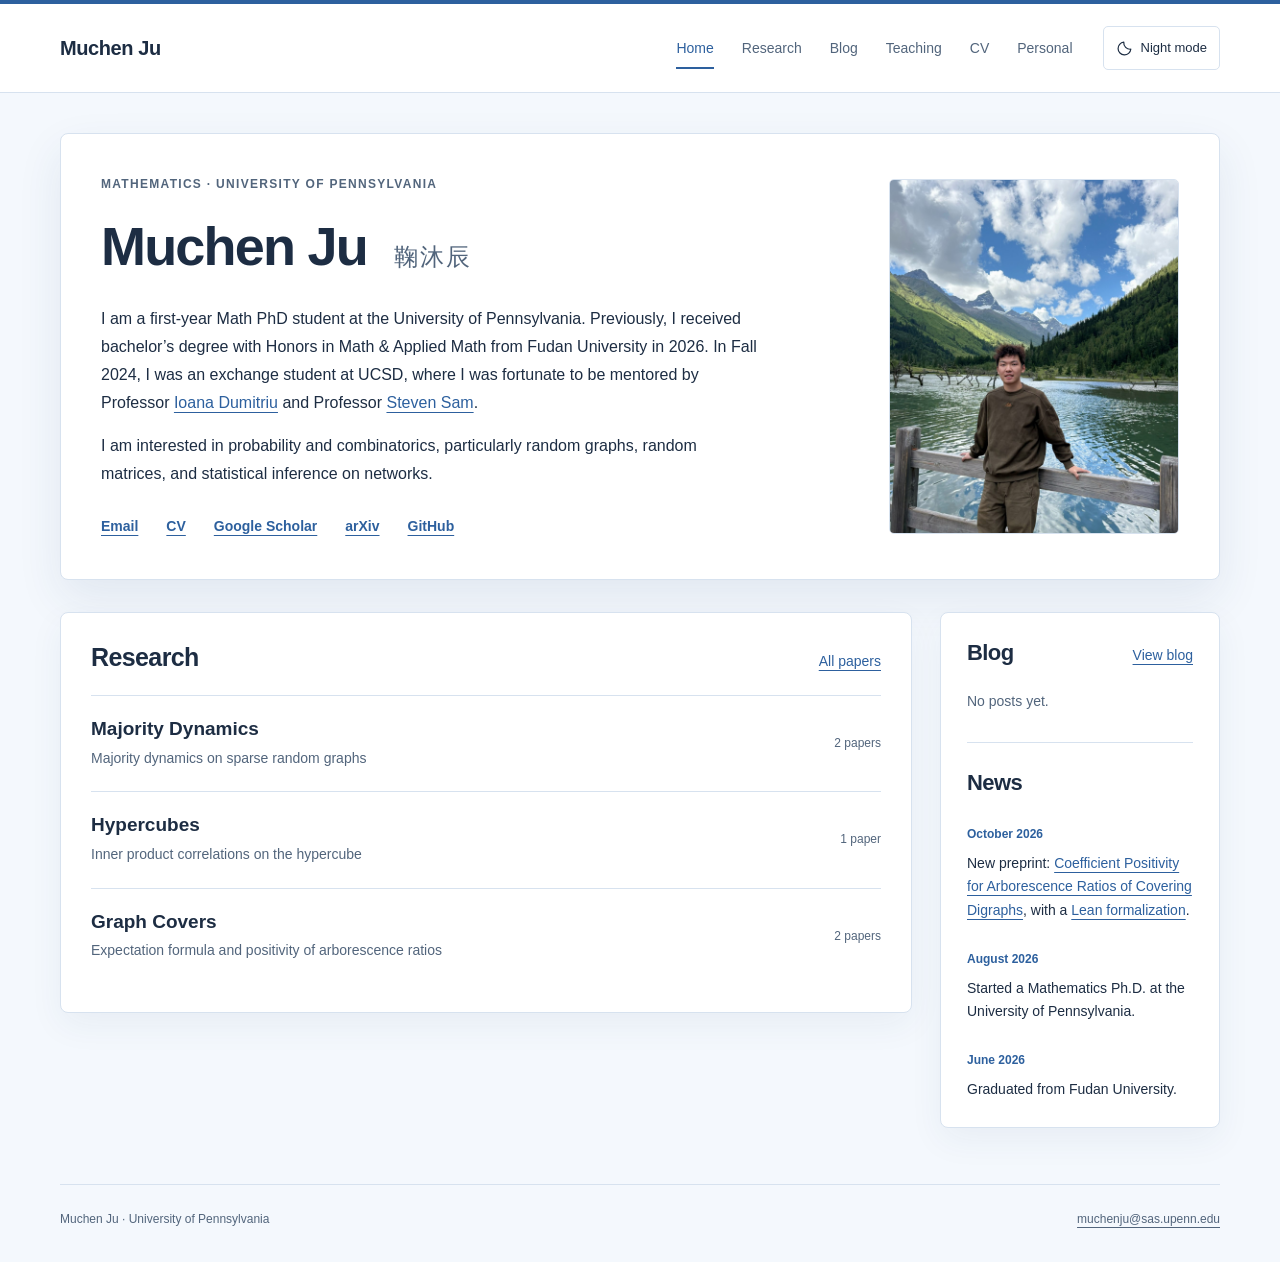
==== commit 2c61854c: "Clarify research interests and graph covers description" ====
--- a/index.html
+++ b/index.html
@@ -1,2 +1,2 @@
 <!doctype html>
-<html lang="en"><head><meta charset="utf-8"><meta name="viewport" content="width=device-width, initial-scale=1"><meta name="description" content="Muchen Ju, first-year Math PhD student at the University of Pennsylvania. Research in probability and combinatorics."><meta name="theme-color" content="#f4f8fd"><title>Home — Muchen Ju</title><script src="theme.js"></script><link rel="stylesheet" href="style.css"></head><body><a class="skip" href="#main">Skip to content</a><header class="site-header"><div class="header-inner"><a class="site-name" href="index.html">Muchen Ju</a><nav aria-label="Main navigation"><a href="index.html" aria-current="page">Home</a><a href="research.html">Research</a><a href="blog.html">Blog</a><a href="teaching.html">Teaching</a><a href="cv.html">CV</a><a href="misc.html">Personal</a></nav><button class="theme-toggle" type="button" aria-label="Switch to night mode" hidden><svg class="theme-moon" viewBox="0 0 24 24" aria-hidden="true"><path d="M20.9 13A9 9 0 0 1 11 3.1 9 9 0 1 0 20.9 13Z"/></svg><svg class="theme-sun" viewBox="0 0 24 24" aria-hidden="true"><circle cx="12" cy="12" r="4"/><path d="M12 2v2m0 16v2M2 12h2m16 0h2M4.9 4.9l1.4 1.4m11.4 11.4 1.4 1.4m0-14.2-1.4 1.4M6.3 17.7l-1.4 1.4"/></svg><span class="theme-label">Night mode</span></button></div></header><main id="main" class="container"><section class="intro"><div class="intro-text"><p class="affiliation">MATHEMATICS · UNIVERSITY OF PENNSYLVANIA</p><h1>Muchen Ju <span lang="zh">鞠沐辰</span></h1><p>I am a first-year Math PhD student at the University of Pennsylvania. Previously, I received bachelor’s degree with Honors in Math &amp; Applied Math from Fudan University in 2026. In Fall 2024, I was an exchange student at UCSD, where I was fortunate to be mentored by Professor <a href="https://mathematicalsciences.ucsd.edu/people/profiles/ioana-dumitriu">Ioana Dumitriu</a> and Professor <a href="https://mathweb.ucsd.edu/~ssam/">Steven Sam</a>.</p><p>My research interests are in probability and combinatorics, particularly random graphs, random matrices, and statistical inference on networks.</p><div class="profile-links"><a href="mailto:muchenju@sas.upenn.edu">Email</a><a href="files/CV.pdf">CV</a><a href="https://scholar.google.com/citations?hl=en&amp;user=5OrL0oQAAAAJ">Google Scholar</a><a href="https://arxiv.org/search/math?searchtype=author&amp;query=Ju,+M">arXiv</a><a href="https://github.com/muchenju-math">GitHub</a></div></div><img class="portrait" src="images/portrait.jpg" alt="Muchen Ju by a mountain lake" width="300" height="375"></section><div class="home-grid"><div><section class="research-overview"><div class="section-heading"><h2>Research</h2><a href="research.html">All papers</a></div><a class="topic" href="research.html#random-networks"><h3>Majority Dynamics</h3><p>Majority dynamics on sparse random graphs</p><span>2 papers</span></a><a class="topic" href="research.html#hypercube"><h3>Hypercubes</h3><p>Inner product correlations on the hypercube</p><span>1 paper</span></a><a class="topic" href="research.html#algebraic"><h3>Graph Covers</h3><p>Arborescences, covering graphs, and coefficient positivity</p><span>2 papers</span></a></section></div><aside class="right-column"><section><div class="section-heading"><h2>Blog</h2><a href="blog.html">View blog</a></div><p class="muted">No posts yet.</p></section><section class="news"><h2>News</h2><div class="news-item"><time datetime="2026-10">October 2026</time><p>New preprint: <a href="https://arxiv.org/abs/2610.31980">Coefficient Positivity for Arborescence Ratios of Covering Digraphs</a>, with a <a href="https://github.com/muchenju-math/positivity-lean">Lean formalization</a>.</p></div><div class="news-item"><time datetime="2026-08">August 2026</time><p>Started a Mathematics Ph.D. at the University of Pennsylvania.</p></div><div class="news-item"><time datetime="2026-06">June 2026</time><p>Graduated from Fudan University.</p></div></section></aside></div></main><footer class="container"><span>Muchen Ju · University of Pennsylvania</span><a href="mailto:muchenju@sas.upenn.edu">muchenju@sas.upenn.edu</a></footer></body></html>+<html lang="en"><head><meta charset="utf-8"><meta name="viewport" content="width=device-width, initial-scale=1"><meta name="description" content="Muchen Ju, first-year Math PhD student at the University of Pennsylvania. Research in probability and combinatorics."><meta name="theme-color" content="#f4f8fd"><title>Home — Muchen Ju</title><script src="theme.js"></script><link rel="stylesheet" href="style.css"></head><body><a class="skip" href="#main">Skip to content</a><header class="site-header"><div class="header-inner"><a class="site-name" href="index.html">Muchen Ju</a><nav aria-label="Main navigation"><a href="index.html" aria-current="page">Home</a><a href="research.html">Research</a><a href="blog.html">Blog</a><a href="teaching.html">Teaching</a><a href="cv.html">CV</a><a href="misc.html">Personal</a></nav><button class="theme-toggle" type="button" aria-label="Switch to night mode" hidden><svg class="theme-moon" viewBox="0 0 24 24" aria-hidden="true"><path d="M20.9 13A9 9 0 0 1 11 3.1 9 9 0 1 0 20.9 13Z"/></svg><svg class="theme-sun" viewBox="0 0 24 24" aria-hidden="true"><circle cx="12" cy="12" r="4"/><path d="M12 2v2m0 16v2M2 12h2m16 0h2M4.9 4.9l1.4 1.4m11.4 11.4 1.4 1.4m0-14.2-1.4 1.4M6.3 17.7l-1.4 1.4"/></svg><span class="theme-label">Night mode</span></button></div></header><main id="main" class="container"><section class="intro"><div class="intro-text"><p class="affiliation">MATHEMATICS · UNIVERSITY OF PENNSYLVANIA</p><h1>Muchen Ju <span lang="zh">鞠沐辰</span></h1><p>I am a first-year Math PhD student at the University of Pennsylvania. Previously, I received bachelor’s degree with Honors in Math &amp; Applied Math from Fudan University in 2026. In Fall 2024, I was an exchange student at UCSD, where I was fortunate to be mentored by Professor <a href="https://mathematicalsciences.ucsd.edu/people/profiles/ioana-dumitriu">Ioana Dumitriu</a> and Professor <a href="https://mathweb.ucsd.edu/~ssam/">Steven Sam</a>.</p><p>I am interested in probability and combinatorics, particularly random graphs, random matrices, and statistical inference on networks.</p><div class="profile-links"><a href="mailto:muchenju@sas.upenn.edu">Email</a><a href="files/CV.pdf">CV</a><a href="https://scholar.google.com/citations?hl=en&amp;user=5OrL0oQAAAAJ">Google Scholar</a><a href="https://arxiv.org/search/math?searchtype=author&amp;query=Ju,+M">arXiv</a><a href="https://github.com/muchenju-math">GitHub</a></div></div><img class="portrait" src="images/portrait.jpg" alt="Muchen Ju by a mountain lake" width="300" height="375"></section><div class="home-grid"><div><section class="research-overview"><div class="section-heading"><h2>Research</h2><a href="research.html">All papers</a></div><a class="topic" href="research.html#random-networks"><h3>Majority Dynamics</h3><p>Majority dynamics on sparse random graphs</p><span>2 papers</span></a><a class="topic" href="research.html#hypercube"><h3>Hypercubes</h3><p>Inner product correlations on the hypercube</p><span>1 paper</span></a><a class="topic" href="research.html#algebraic"><h3>Graph Covers</h3><p>Expectation formula and positivity of arborescence ratios</p><span>2 papers</span></a></section></div><aside class="right-column"><section><div class="section-heading"><h2>Blog</h2><a href="blog.html">View blog</a></div><p class="muted">No posts yet.</p></section><section class="news"><h2>News</h2><div class="news-item"><time datetime="2026-10">October 2026</time><p>New preprint: <a href="https://arxiv.org/abs/2610.31980">Coefficient Positivity for Arborescence Ratios of Covering Digraphs</a>, with a <a href="https://github.com/muchenju-math/positivity-lean">Lean formalization</a>.</p></div><div class="news-item"><time datetime="2026-08">August 2026</time><p>Started a Mathematics Ph.D. at the University of Pennsylvania.</p></div><div class="news-item"><time datetime="2026-06">June 2026</time><p>Graduated from Fudan University.</p></div></section></aside></div></main><footer class="container"><span>Muchen Ju · University of Pennsylvania</span><a href="mailto:muchenju@sas.upenn.edu">muchenju@sas.upenn.edu</a></footer></body></html>
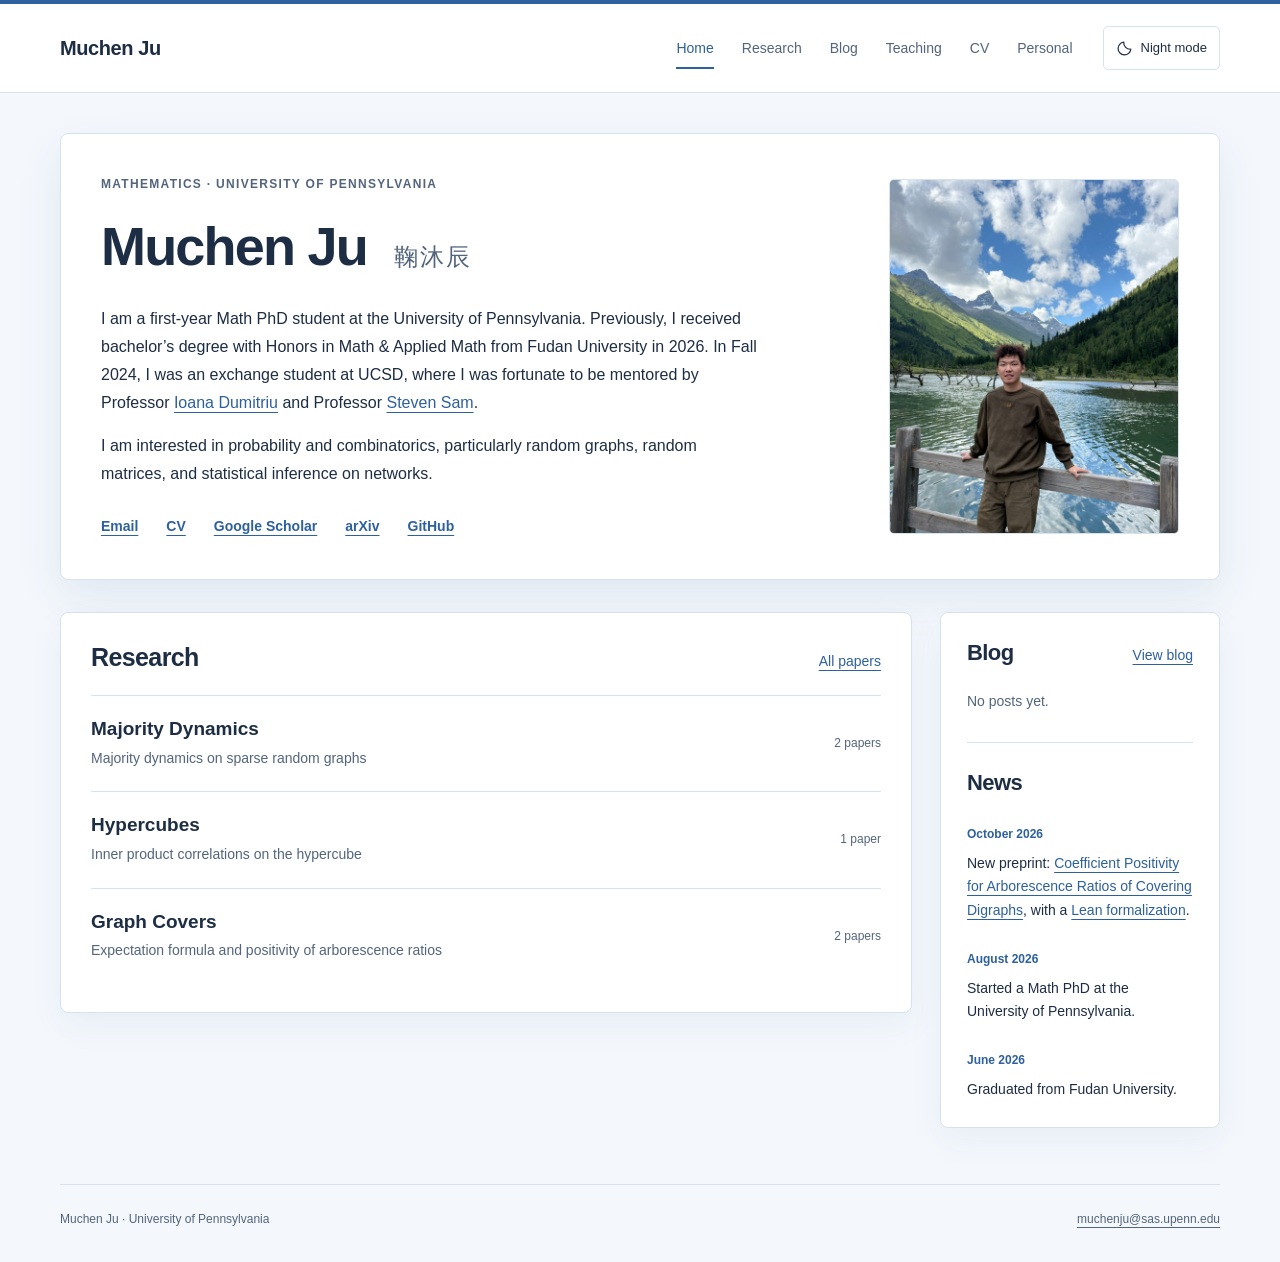
==== commit 7ff29fb7: "Use Math PhD wording in news" ====
--- a/index.html
+++ b/index.html
@@ -1,2 +1,2 @@
 <!doctype html>
-<html lang="en"><head><meta charset="utf-8"><meta name="viewport" content="width=device-width, initial-scale=1"><meta name="description" content="Muchen Ju, first-year Math PhD student at the University of Pennsylvania. Research in probability and combinatorics."><meta name="theme-color" content="#f4f8fd"><title>Home — Muchen Ju</title><script src="theme.js"></script><link rel="stylesheet" href="style.css"></head><body><a class="skip" href="#main">Skip to content</a><header class="site-header"><div class="header-inner"><a class="site-name" href="index.html">Muchen Ju</a><nav aria-label="Main navigation"><a href="index.html" aria-current="page">Home</a><a href="research.html">Research</a><a href="blog.html">Blog</a><a href="teaching.html">Teaching</a><a href="cv.html">CV</a><a href="misc.html">Personal</a></nav><button class="theme-toggle" type="button" aria-label="Switch to night mode" hidden><svg class="theme-moon" viewBox="0 0 24 24" aria-hidden="true"><path d="M20.9 13A9 9 0 0 1 11 3.1 9 9 0 1 0 20.9 13Z"/></svg><svg class="theme-sun" viewBox="0 0 24 24" aria-hidden="true"><circle cx="12" cy="12" r="4"/><path d="M12 2v2m0 16v2M2 12h2m16 0h2M4.9 4.9l1.4 1.4m11.4 11.4 1.4 1.4m0-14.2-1.4 1.4M6.3 17.7l-1.4 1.4"/></svg><span class="theme-label">Night mode</span></button></div></header><main id="main" class="container"><section class="intro"><div class="intro-text"><p class="affiliation">MATHEMATICS · UNIVERSITY OF PENNSYLVANIA</p><h1>Muchen Ju <span lang="zh">鞠沐辰</span></h1><p>I am a first-year Math PhD student at the University of Pennsylvania. Previously, I received bachelor’s degree with Honors in Math &amp; Applied Math from Fudan University in 2026. In Fall 2024, I was an exchange student at UCSD, where I was fortunate to be mentored by Professor <a href="https://mathematicalsciences.ucsd.edu/people/profiles/ioana-dumitriu">Ioana Dumitriu</a> and Professor <a href="https://mathweb.ucsd.edu/~ssam/">Steven Sam</a>.</p><p>I am interested in probability and combinatorics, particularly random graphs, random matrices, and statistical inference on networks.</p><div class="profile-links"><a href="mailto:muchenju@sas.upenn.edu">Email</a><a href="files/CV.pdf">CV</a><a href="https://scholar.google.com/citations?hl=en&amp;user=5OrL0oQAAAAJ">Google Scholar</a><a href="https://arxiv.org/search/math?searchtype=author&amp;query=Ju,+M">arXiv</a><a href="https://github.com/muchenju-math">GitHub</a></div></div><img class="portrait" src="images/portrait.jpg" alt="Muchen Ju by a mountain lake" width="300" height="375"></section><div class="home-grid"><div><section class="research-overview"><div class="section-heading"><h2>Research</h2><a href="research.html">All papers</a></div><a class="topic" href="research.html#random-networks"><h3>Majority Dynamics</h3><p>Majority dynamics on sparse random graphs</p><span>2 papers</span></a><a class="topic" href="research.html#hypercube"><h3>Hypercubes</h3><p>Inner product correlations on the hypercube</p><span>1 paper</span></a><a class="topic" href="research.html#algebraic"><h3>Graph Covers</h3><p>Expectation formula and positivity of arborescence ratios</p><span>2 papers</span></a></section></div><aside class="right-column"><section><div class="section-heading"><h2>Blog</h2><a href="blog.html">View blog</a></div><p class="muted">No posts yet.</p></section><section class="news"><h2>News</h2><div class="news-item"><time datetime="2026-10">October 2026</time><p>New preprint: <a href="https://arxiv.org/abs/2610.31980">Coefficient Positivity for Arborescence Ratios of Covering Digraphs</a>, with a <a href="https://github.com/muchenju-math/positivity-lean">Lean formalization</a>.</p></div><div class="news-item"><time datetime="2026-08">August 2026</time><p>Started a Mathematics Ph.D. at the University of Pennsylvania.</p></div><div class="news-item"><time datetime="2026-06">June 2026</time><p>Graduated from Fudan University.</p></div></section></aside></div></main><footer class="container"><span>Muchen Ju · University of Pennsylvania</span><a href="mailto:muchenju@sas.upenn.edu">muchenju@sas.upenn.edu</a></footer></body></html>+<html lang="en"><head><meta charset="utf-8"><meta name="viewport" content="width=device-width, initial-scale=1"><meta name="description" content="Muchen Ju, first-year Math PhD student at the University of Pennsylvania. Research in probability and combinatorics."><meta name="theme-color" content="#f4f8fd"><title>Home — Muchen Ju</title><script src="theme.js"></script><link rel="stylesheet" href="style.css"></head><body><a class="skip" href="#main">Skip to content</a><header class="site-header"><div class="header-inner"><a class="site-name" href="index.html">Muchen Ju</a><nav aria-label="Main navigation"><a href="index.html" aria-current="page">Home</a><a href="research.html">Research</a><a href="blog.html">Blog</a><a href="teaching.html">Teaching</a><a href="cv.html">CV</a><a href="misc.html">Personal</a></nav><button class="theme-toggle" type="button" aria-label="Switch to night mode" hidden><svg class="theme-moon" viewBox="0 0 24 24" aria-hidden="true"><path d="M20.9 13A9 9 0 0 1 11 3.1 9 9 0 1 0 20.9 13Z"/></svg><svg class="theme-sun" viewBox="0 0 24 24" aria-hidden="true"><circle cx="12" cy="12" r="4"/><path d="M12 2v2m0 16v2M2 12h2m16 0h2M4.9 4.9l1.4 1.4m11.4 11.4 1.4 1.4m0-14.2-1.4 1.4M6.3 17.7l-1.4 1.4"/></svg><span class="theme-label">Night mode</span></button></div></header><main id="main" class="container"><section class="intro"><div class="intro-text"><p class="affiliation">MATHEMATICS · UNIVERSITY OF PENNSYLVANIA</p><h1>Muchen Ju <span lang="zh">鞠沐辰</span></h1><p>I am a first-year Math PhD student at the University of Pennsylvania. Previously, I received bachelor’s degree with Honors in Math &amp; Applied Math from Fudan University in 2026. In Fall 2024, I was an exchange student at UCSD, where I was fortunate to be mentored by Professor <a href="https://mathematicalsciences.ucsd.edu/people/profiles/ioana-dumitriu">Ioana Dumitriu</a> and Professor <a href="https://mathweb.ucsd.edu/~ssam/">Steven Sam</a>.</p><p>I am interested in probability and combinatorics, particularly random graphs, random matrices, and statistical inference on networks.</p><div class="profile-links"><a href="mailto:muchenju@sas.upenn.edu">Email</a><a href="files/CV.pdf">CV</a><a href="https://scholar.google.com/citations?hl=en&amp;user=5OrL0oQAAAAJ">Google Scholar</a><a href="https://arxiv.org/search/math?searchtype=author&amp;query=Ju,+M">arXiv</a><a href="https://github.com/muchenju-math">GitHub</a></div></div><img class="portrait" src="images/portrait.jpg" alt="Muchen Ju by a mountain lake" width="300" height="375"></section><div class="home-grid"><div><section class="research-overview"><div class="section-heading"><h2>Research</h2><a href="research.html">All papers</a></div><a class="topic" href="research.html#random-networks"><h3>Majority Dynamics</h3><p>Majority dynamics on sparse random graphs</p><span>2 papers</span></a><a class="topic" href="research.html#hypercube"><h3>Hypercubes</h3><p>Inner product correlations on the hypercube</p><span>1 paper</span></a><a class="topic" href="research.html#algebraic"><h3>Graph Covers</h3><p>Expectation formula and positivity of arborescence ratios</p><span>2 papers</span></a></section></div><aside class="right-column"><section><div class="section-heading"><h2>Blog</h2><a href="blog.html">View blog</a></div><p class="muted">No posts yet.</p></section><section class="news"><h2>News</h2><div class="news-item"><time datetime="2026-10">October 2026</time><p>New preprint: <a href="https://arxiv.org/abs/2610.31980">Coefficient Positivity for Arborescence Ratios of Covering Digraphs</a>, with a <a href="https://github.com/muchenju-math/positivity-lean">Lean formalization</a>.</p></div><div class="news-item"><time datetime="2026-08">August 2026</time><p>Started a Math PhD at the University of Pennsylvania.</p></div><div class="news-item"><time datetime="2026-06">June 2026</time><p>Graduated from Fudan University.</p></div></section></aside></div></main><footer class="container"><span>Muchen Ju · University of Pennsylvania</span><a href="mailto:muchenju@sas.upenn.edu">muchenju@sas.upenn.edu</a></footer></body></html>
